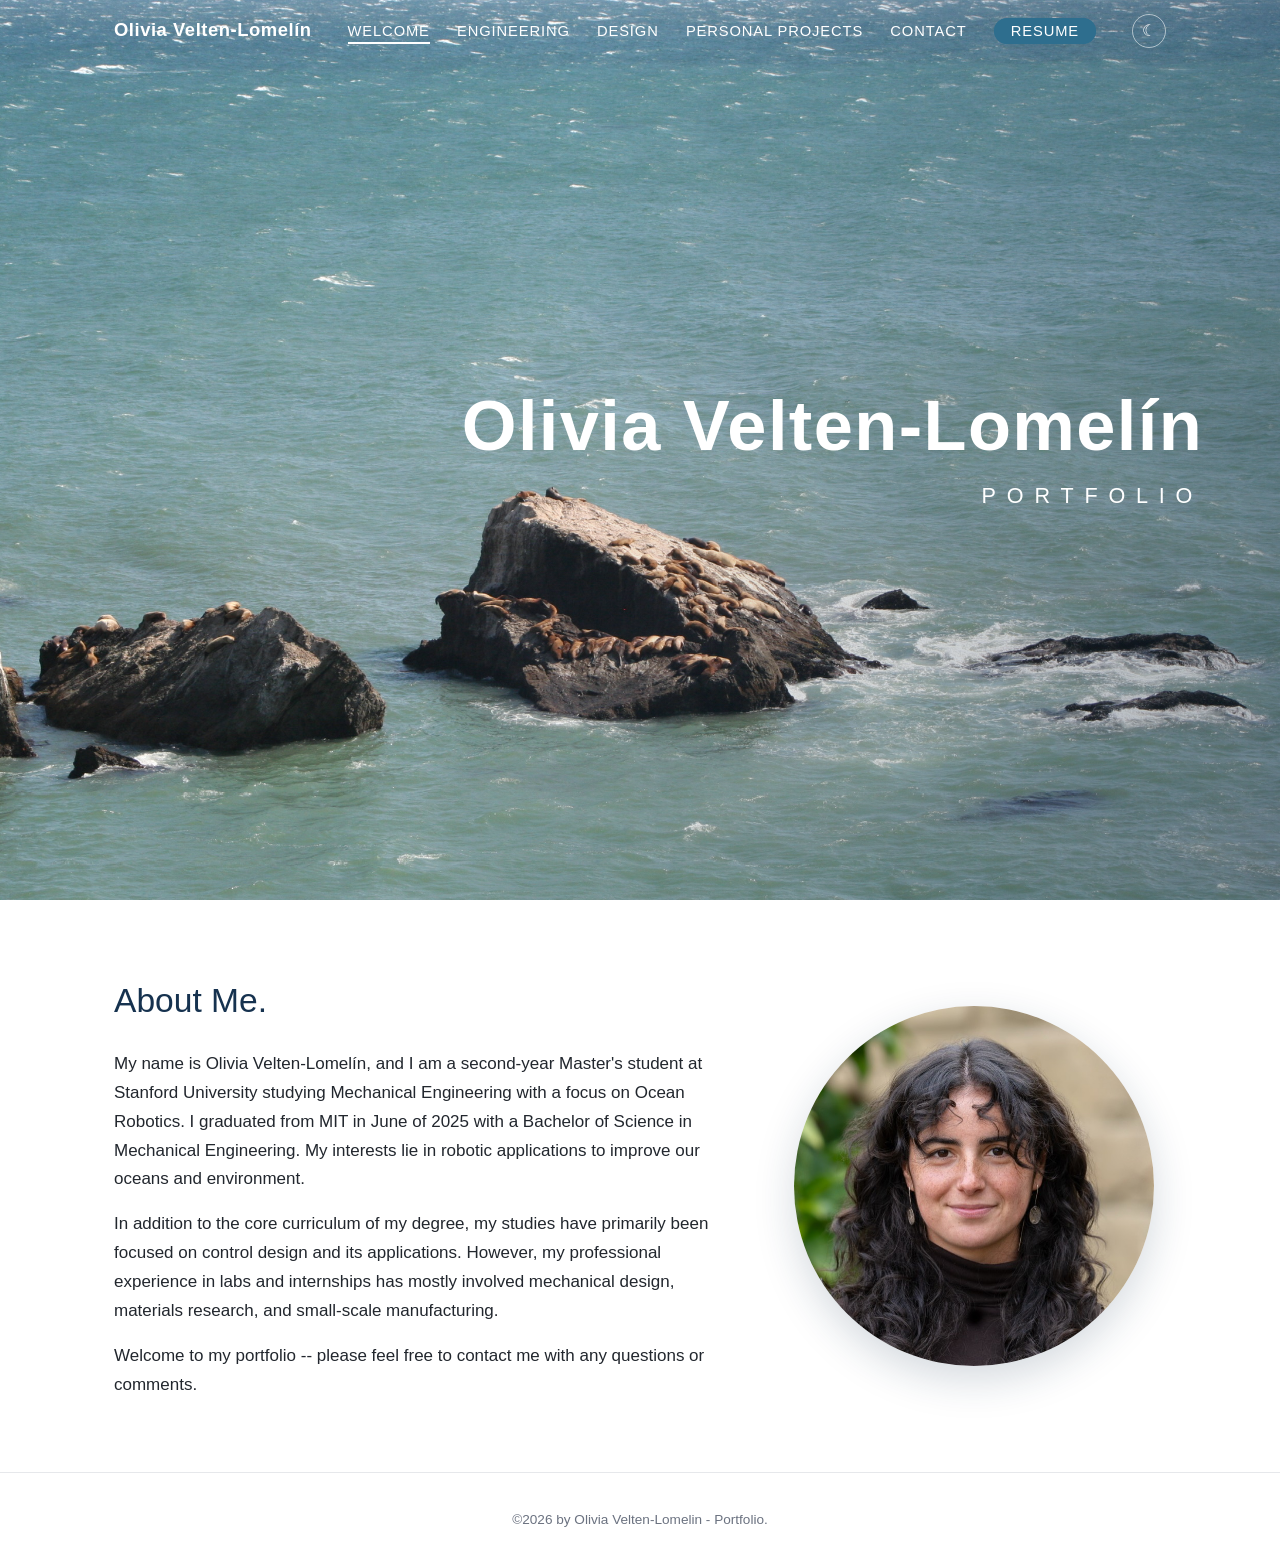
==== index.html @ eb302e42 "Center headshot with dedicated square crop Co-Authored-By: Claude Fable 5 <noreply@anthropic.com>" ====
<!DOCTYPE html>
<html lang="en">
<head>
<meta charset="utf-8">
<meta name="viewport" content="width=device-width, initial-scale=1">
<title>Olivia Velten-Lomelín — Portfolio</title>
<meta name="description" content="Portfolio of Olivia Velten-Lomelín — Mechanical Engineering master's student at Stanford University focusing on Ocean Robotics.">
<link rel="icon" type="image/svg+xml" href="favicon.svg">
<meta property="og:type" content="website">
<meta property="og:title" content="Olivia Velten-Lomelín — Portfolio">
<meta property="og:description" content="Mechanical engineer focusing on ocean robotics. MS at Stanford, BS from MIT. Projects from Boston Dynamics, NASA, MIT Sea Grant, and more.">
<meta property="og:image" content="https://oliviaveltenlomelin.github.io/og-card.jpg">
<meta name="twitter:card" content="summary_large_image">
<link rel="stylesheet" href="styles.css">
<script src="script.js" defer></script>
</head>
<body class="home">

<div class="scroll-progress"></div>

<nav class="nav">
  <div class="nav-inner">
    <a class="nav-brand" href="index.html">Olivia Velten-Lomelín</a>
    <ul class="nav-links">
      <li><a href="index.html" class="active">Welcome</a></li>
      <li><a href="engineering.html">Engineering</a></li>
      <li><a href="design.html">Design</a></li>
      <li><a href="personal.html">Personal Projects</a></li>
      <li><a href="contact.html">Contact</a></li>
      <li><a class="resume-link" href="Olivia-Velten-Lomelin-Resume.pdf" target="_blank" rel="noopener">Resume</a></li>
    </ul>
    <button class="theme-toggle" aria-label="Toggle dark mode">☾</button>
  </div>
</nav>

<header class="hero" id="top">
  <div class="hero-text">
    <h1>Olivia Velten-Lomelín</h1>
    <p class="subtitle">Portfolio</p>
  </div>
</header>

<section class="about">
  <div>
    <h2>About Me.</h2>
    <p>My name is Olivia Velten-Lomelín, and I am a second-year Master's student at Stanford University studying Mechanical Engineering with a focus on Ocean Robotics. I graduated from MIT in June of 2025 with a Bachelor of Science in Mechanical Engineering. My interests lie in robotic applications to improve our oceans and environment.</p>
    <p>In addition to the core curriculum of my degree, my studies have primarily been focused on control design and its applications. However, my professional experience in labs and internships has mostly involved mechanical design, materials research, and small-scale manufacturing.</p>
    <p>Welcome to my portfolio -- please feel free to contact me with any questions or comments.</p>
  </div>
  <div class="headshot-wrap">
    <img class="headshot" src="images/headshot-square.jpg" alt="Olivia Velten-Lomelín headshot">
  </div>
</section>

<footer>
  <p>©2026 by Olivia Velten-Lomelin - Portfolio.</p>
</footer>

<button class="to-top" aria-label="Back to top">↑</button>

<div class="lightbox" role="dialog" aria-label="Image viewer">
  <button class="lb-close" aria-label="Close">×</button>
  <button class="lb-prev" aria-label="Previous image">‹</button>
  <img src="" alt="">
  <button class="lb-next" aria-label="Next image">›</button>
</div>

</body>
</html>
---- styles.css ----
/* Olivia Velten-Lomelín — Portfolio */

:root {
  --ink: #22272e;
  --navy: #16324f;
  --sea: #2e6e8e;
  --muted: #6b7280;
  --rule: #e6e8eb;
  --bg: #ffffff;
  --bg-soft: #f7f9fa;
  --font: "Helvetica Neue", Helvetica, Arial, sans-serif;
}

* { margin: 0; padding: 0; box-sizing: border-box; }

html { scroll-behavior: smooth; }

body {
  font-family: var(--font);
  font-weight: 300; /* Helvetica Light body text, like the original */
  color: var(--ink);
  background: var(--bg);
  line-height: 1.7;
  font-size: 17px;
  -webkit-font-smoothing: antialiased;
}

strong, b { font-weight: 600; }

button, input, select, textarea { font-family: var(--font); }

/* ---------- Navigation ---------- */
.nav {
  position: sticky;
  top: 0;
  z-index: 100;
  background: rgba(255, 255, 255, 0.92);
  backdrop-filter: blur(10px);
  -webkit-backdrop-filter: blur(10px);
  border-bottom: 1px solid var(--rule);
}

.nav-inner {
  max-width: 1100px;
  margin: 0 auto;
  padding: 0.85rem 1.5rem;
  display: flex;
  align-items: baseline;
  justify-content: space-between;
  flex-wrap: wrap;
  gap: 0.4rem 1.5rem;
}

.nav-brand {
  font-family: var(--font);
  font-weight: 600;
  letter-spacing: 0.03em;
  color: var(--navy);
  text-decoration: none;
  font-size: 1.15rem;
}

.nav-links {
  display: flex;
  gap: 1.7rem;
  list-style: none;
  flex-wrap: wrap;
}

.nav-links a {
  color: var(--ink);
  text-decoration: none;
  font-size: 0.92rem;
  letter-spacing: 0.06em;
  text-transform: uppercase;
  padding-bottom: 3px;
  border-bottom: 2px solid transparent;
  transition: color 0.2s, border-color 0.2s;
}

.nav-links a:hover { color: var(--sea); }

.nav-links a.active {
  color: var(--sea);
  border-bottom-color: var(--sea);
}

/* ---------- Hero ---------- */
.hero {
  position: relative;
  min-height: 88vh;
  background-image: url("images/ocean-full.jpeg");
  background-size: cover;
  background-position: center;
  display: flex;
  align-items: center;
  justify-content: flex-end;
  padding: 0 clamp(1.5rem, 6vw, 5rem);
}

@media (min-width: 900px) {
  .hero { background-attachment: fixed; }
}

.hero::after {
  content: "";
  position: absolute;
  inset: 0;
  background: linear-gradient(105deg, rgba(10, 30, 50, 0) 40%, rgba(10, 30, 50, 0.35));
}

.hero-text {
  position: relative;
  z-index: 1;
  text-align: right;
  color: #fff;
}

.hero h1 {
  font-size: clamp(2.5rem, 6.5vw, 4.4rem);
  font-weight: 700;
  letter-spacing: 0.02em;
  line-height: 1.15;
}

.hero .subtitle {
  margin-top: 0.7rem;
  font-size: clamp(1rem, 2.5vw, 1.35rem);
  font-weight: 400;
  letter-spacing: 0.5em;
  text-transform: uppercase;
}

/* ---------- Section banners ---------- */
.banner {
  position: relative;
  height: 240px;
  background-image: url("images/ocean-full.jpeg");
  background-size: cover;
  background-position: center 62%;
  display: flex;
  align-items: center;
  justify-content: center;
  scroll-margin-top: 64px;
}

.banner::after { content: none; }

.banner h2 {
  position: relative;
  z-index: 1;
  color: #fff;
  font-family: var(--font);
  font-size: clamp(1.9rem, 4.5vw, 2.9rem);
  font-weight: 700;
  letter-spacing: 0.22em;
  text-indent: 0.22em;
  text-transform: uppercase;
}

/* ---------- About ---------- */
.about {
  max-width: 1100px;
  margin: 0 auto;
  padding: 4.5rem 1.5rem;
  display: grid;
  grid-template-columns: 1.6fr 1fr;
  gap: 3.5rem;
  align-items: center;
}

.about h2 {
  font-family: var(--font);
  font-size: 2.1rem;
  font-weight: 500;
  margin-bottom: 1.3rem;
  color: var(--navy);
}

.about p + p { margin-top: 1rem; }

.about .headshot-wrap {
  width: 100%;
  max-width: 360px;
  aspect-ratio: 1 / 1;
  border-radius: 50%;
  overflow: hidden;
  justify-self: center;
  box-shadow: 0 14px 40px rgba(22, 50, 79, 0.18);
}

.about .headshot {
  width: 100%;
  height: 100%;
  object-fit: cover;
}

/* ---------- Projects ---------- */
.section-body {
  max-width: 1100px;
  margin: 0 auto;
  padding: 1.5rem 1.5rem 3.5rem;
}

.project {
  padding: 3.2rem 0;
  border-bottom: 1px solid var(--rule);
}

.project:last-child { border-bottom: none; }

.project h3 {
  font-family: var(--font);
  font-size: 1.6rem;
  font-weight: 600;
  color: var(--navy);
  line-height: 1.35;
}

.project h3 .sub { font-weight: 400; color: var(--ink); }

.project .year {
  display: inline-block;
  font-size: 0.8rem;
  font-weight: 600;
  letter-spacing: 0.18em;
  color: var(--sea);
  border: 1px solid currentColor;
  border-radius: 999px;
  padding: 0.05rem 0.8rem;
  margin: 0.6rem 0 1.3rem;
}

.project .desc { max-width: 62rem; }

.project .desc p + p { margin-top: 0.95rem; }

.project .desc a { color: var(--sea); }

.project .note { font-style: italic; color: var(--muted); }

.project .gallery {
  margin-top: 1.8rem;
  display: flex;
  flex-wrap: wrap;
  justify-content: center;
  gap: 10px;
}

.project .gallery video {
  height: 235px;
  max-width: 100%;
  border-radius: 4px;
}

.project .gallery img {
  height: 235px;
  max-width: 100%;
  object-fit: cover;
  border-radius: 4px;
  flex: 0 1 auto;
  cursor: zoom-in;
  transition: transform 0.25s ease, box-shadow 0.25s ease;
}

.project .gallery img:hover {
  transform: translateY(-3px);
  box-shadow: 0 10px 24px rgba(22, 50, 79, 0.18);
}

.project .gallery img.wide {
  height: auto;
  width: 100%;
  max-width: 820px;
  object-fit: contain;
}

.project .gallery img.tall { height: 330px; }

/* ---------- Reveal on scroll ---------- */
.reveal {
  opacity: 0;
  transform: translateY(22px);
  transition: opacity 0.6s ease, transform 0.6s ease;
}

.reveal.visible {
  opacity: 1;
  transform: none;
}

@media (prefers-reduced-motion: reduce) {
  .reveal { opacity: 1; transform: none; transition: none; }
  html { scroll-behavior: auto; }
}

/* ---------- Personal gallery ---------- */
.photo-grid {
  max-width: 1100px;
  margin: 0 auto;
  padding: 3.5rem 1.5rem;
  columns: 4 240px;
  column-gap: 10px;
}

.photo-grid img {
  width: 100%;
  margin-bottom: 10px;
  border-radius: 4px;
  display: block;
  cursor: zoom-in;
  transition: opacity 0.25s ease;
}

.photo-grid img:hover { opacity: 0.85; }

/* ---------- Contact ---------- */
.contact {
  max-width: 1100px;
  margin: 0 auto;
  padding: 4.5rem 1.5rem;
  display: grid;
  grid-template-columns: repeat(3, 1fr);
  gap: 2rem;
  text-align: center;
}

.contact h3 {
  font-size: 0.95rem;
  font-weight: 600;
  letter-spacing: 0.25em;
  text-transform: uppercase;
  color: var(--navy);
  margin-bottom: 0.7rem;
}

.contact a { color: var(--ink); text-decoration: none; }
.contact a:hover { color: var(--sea); text-decoration: underline; }

.contact .linkedin-icon { width: 28px; height: 28px; vertical-align: middle; }

/* ---------- Footer ---------- */
footer {
  border-top: 1px solid var(--rule);
  padding: 2.2rem 1.5rem;
  text-align: center;
  font-size: 0.85rem;
  color: var(--muted);
}

/* ---------- Back to top ---------- */
.to-top {
  position: fixed;
  right: 1.3rem;
  bottom: 1.3rem;
  z-index: 90;
  width: 44px;
  height: 44px;
  border: none;
  border-radius: 50%;
  background: var(--navy);
  color: #fff;
  font-size: 1.2rem;
  cursor: pointer;
  opacity: 0;
  pointer-events: none;
  transition: opacity 0.3s ease;
  box-shadow: 0 6px 18px rgba(0, 0, 0, 0.25);
}

.to-top.show { opacity: 1; pointer-events: auto; }

/* ---------- Lightbox ---------- */
.lightbox {
  position: fixed;
  inset: 0;
  z-index: 200;
  background: rgba(12, 20, 30, 0.92);
  display: none;
  align-items: center;
  justify-content: center;
  padding: 2.5rem;
}

.lightbox.open { display: flex; }

.lightbox img {
  max-width: 100%;
  max-height: 100%;
  border-radius: 4px;
  box-shadow: 0 20px 60px rgba(0, 0, 0, 0.5);
}

.lightbox .lb-close {
  position: absolute;
  top: 1rem;
  right: 1.2rem;
  background: none;
  border: none;
  color: #fff;
  font-size: 2.2rem;
  line-height: 1;
  cursor: pointer;
  opacity: 0.8;
}

.lightbox .lb-close:hover { opacity: 1; }

.lightbox .lb-prev,
.lightbox .lb-next {
  position: absolute;
  top: 50%;
  transform: translateY(-50%);
  background: rgba(255, 255, 255, 0.12);
  border: none;
  color: #fff;
  font-size: 1.8rem;
  width: 48px;
  height: 48px;
  border-radius: 50%;
  cursor: pointer;
}

.lightbox .lb-prev { left: 1rem; }
.lightbox .lb-next { right: 1rem; }

.lightbox .lb-prev:hover,
.lightbox .lb-next:hover { background: rgba(255, 255, 255, 0.25); }

/* ---------- Responsive ---------- */
@media (max-width: 760px) {
  .about { grid-template-columns: 1fr; gap: 2rem; }
  .about .headshot-wrap { order: -1; max-width: 260px; }
  .contact { grid-template-columns: 1fr; gap: 1.6rem; }
  .project .gallery img { height: 160px; }
  .project .gallery video { height: 160px; }
  .project .gallery img.tall { height: 220px; }
  .banner { height: 170px; }
  .hero { padding: 4rem 1.5rem 3.2rem; }
  .lightbox { padding: 1rem; }
  .lightbox .lb-prev, .lightbox .lb-next { width: 40px; height: 40px; font-size: 1.4rem; }
}

/* ================= Experimental features ================= */

/* Scroll progress bar */
.scroll-progress {
  position: fixed;
  top: 0;
  left: 0;
  height: 3px;
  width: 0;
  background: linear-gradient(90deg, var(--sea), var(--navy));
  z-index: 300;
}

/* Hero title fade-in */
.hero-text {
  opacity: 0;
  animation: hero-fade 1.6s ease-out 0.2s forwards;
}

@keyframes hero-fade {
  to { opacity: 1; }
}

@media (prefers-reduced-motion: reduce) {
  .hero-text { opacity: 1; animation: none; }
}

/* Theme toggle */
.theme-toggle {
  background: none;
  border: 1px solid var(--rule);
  border-radius: 50%;
  width: 34px;
  height: 34px;
  font-size: 1rem;
  cursor: pointer;
  color: var(--ink);
  line-height: 1;
  transition: border-color 0.2s, transform 0.2s;
}

.theme-toggle:hover { border-color: var(--sea); transform: rotate(15deg); }

/* Dark mode */
body { transition: background 0.3s ease, color 0.3s ease; }

body.dark {
  --ink: #dde4ec;
  --navy: #a8c8e4;
  --sea: #6cb2d3;
  --muted: #8d97a3;
  --rule: #273140;
  --bg: #0e141c;
  --bg-soft: #151d27;
}

body.dark .nav { background: rgba(14, 20, 28, 0.92); }
body.dark .to-top { background: var(--sea); color: #0e141c; }
body.dark .project .gallery img:hover { box-shadow: 0 10px 24px rgba(0, 0, 0, 0.5); }
body.dark .about .headshot-wrap { box-shadow: 0 14px 40px rgba(0, 0, 0, 0.45); }

/* Year filter chips */
.filter-bar {
  max-width: 1100px;
  margin: 0 auto;
  padding: 2rem 1.5rem 0;
  display: flex;
  flex-wrap: wrap;
  justify-content: center;
  gap: 8px;
}

.chip {
  font-family: var(--font);
  font-size: 0.85rem;
  letter-spacing: 0.08em;
  padding: 0.3rem 1rem;
  border: 1px solid var(--rule);
  border-radius: 999px;
  background: none;
  color: var(--ink);
  cursor: pointer;
  transition: all 0.2s ease;
}

.chip:hover { border-color: var(--sea); color: var(--sea); }

.chip.active {
  background: var(--sea);
  border-color: var(--sea);
  color: #fff;
}

.project.filtered-out { display: none; }

/* Resume button in nav */
.nav-links a.resume-link {
  background: var(--sea);
  border: 1px solid var(--sea);
  color: #fff;
  border-radius: 999px;
  padding: 0.25rem 1rem 0.3rem;
  transition: background 0.2s, color 0.2s;
}

.nav-links a.resume-link:hover {
  background: var(--navy);
  border-color: var(--navy);
  color: #fff;
}

body.dark .nav-links a.resume-link { color: #0e141c; }
body.dark .nav-links a.resume-link:hover { background: var(--navy); border-color: var(--navy); }

/* ---------- Transparent nav over full-screen hero (welcome page) ---------- */
.home .nav {
  position: fixed;
  top: 0;
  left: 0;
  right: 0;
  background: transparent;
  border-bottom-color: transparent;
  backdrop-filter: none;
  -webkit-backdrop-filter: none;
  transition: background 0.3s ease, border-color 0.3s ease;
}

.home .hero { min-height: 100vh; }

.home .nav .nav-brand,
.home .nav .nav-links a,
.home .nav .theme-toggle {
  color: #fff;
}

.home .nav .theme-toggle { border-color: rgba(255, 255, 255, 0.55); }
.home .nav .nav-links a.active { border-bottom-color: #fff; }
.home .nav .nav-links a:hover { color: rgba(255, 255, 255, 0.75); }

.home .nav.scrolled {
  background: rgba(255, 255, 255, 0.92);
  border-bottom-color: var(--rule);
  backdrop-filter: blur(10px);
  -webkit-backdrop-filter: blur(10px);
}

.home .nav.scrolled .nav-brand { color: var(--navy); }
.home .nav.scrolled .nav-links a { color: var(--ink); }
.home .nav.scrolled .nav-links a.active { color: var(--sea); border-bottom-color: var(--sea); }
.home .nav.scrolled .nav-links a:hover { color: var(--sea); }
.home .nav.scrolled .theme-toggle { color: var(--ink); border-color: var(--rule); }

.home .nav .nav-links a.resume-link { color: #fff; }
.home .nav.scrolled .nav-links a.resume-link { color: #fff; }
body.dark.home .nav.scrolled { background: rgba(14, 20, 28, 0.92); }
body.dark.home .nav.scrolled .nav-brand { color: var(--navy); }
body.dark.home .nav.scrolled .nav-links a { color: var(--ink); }
body.dark.home .nav.scrolled .nav-links a.resume-link { color: #0e141c; }
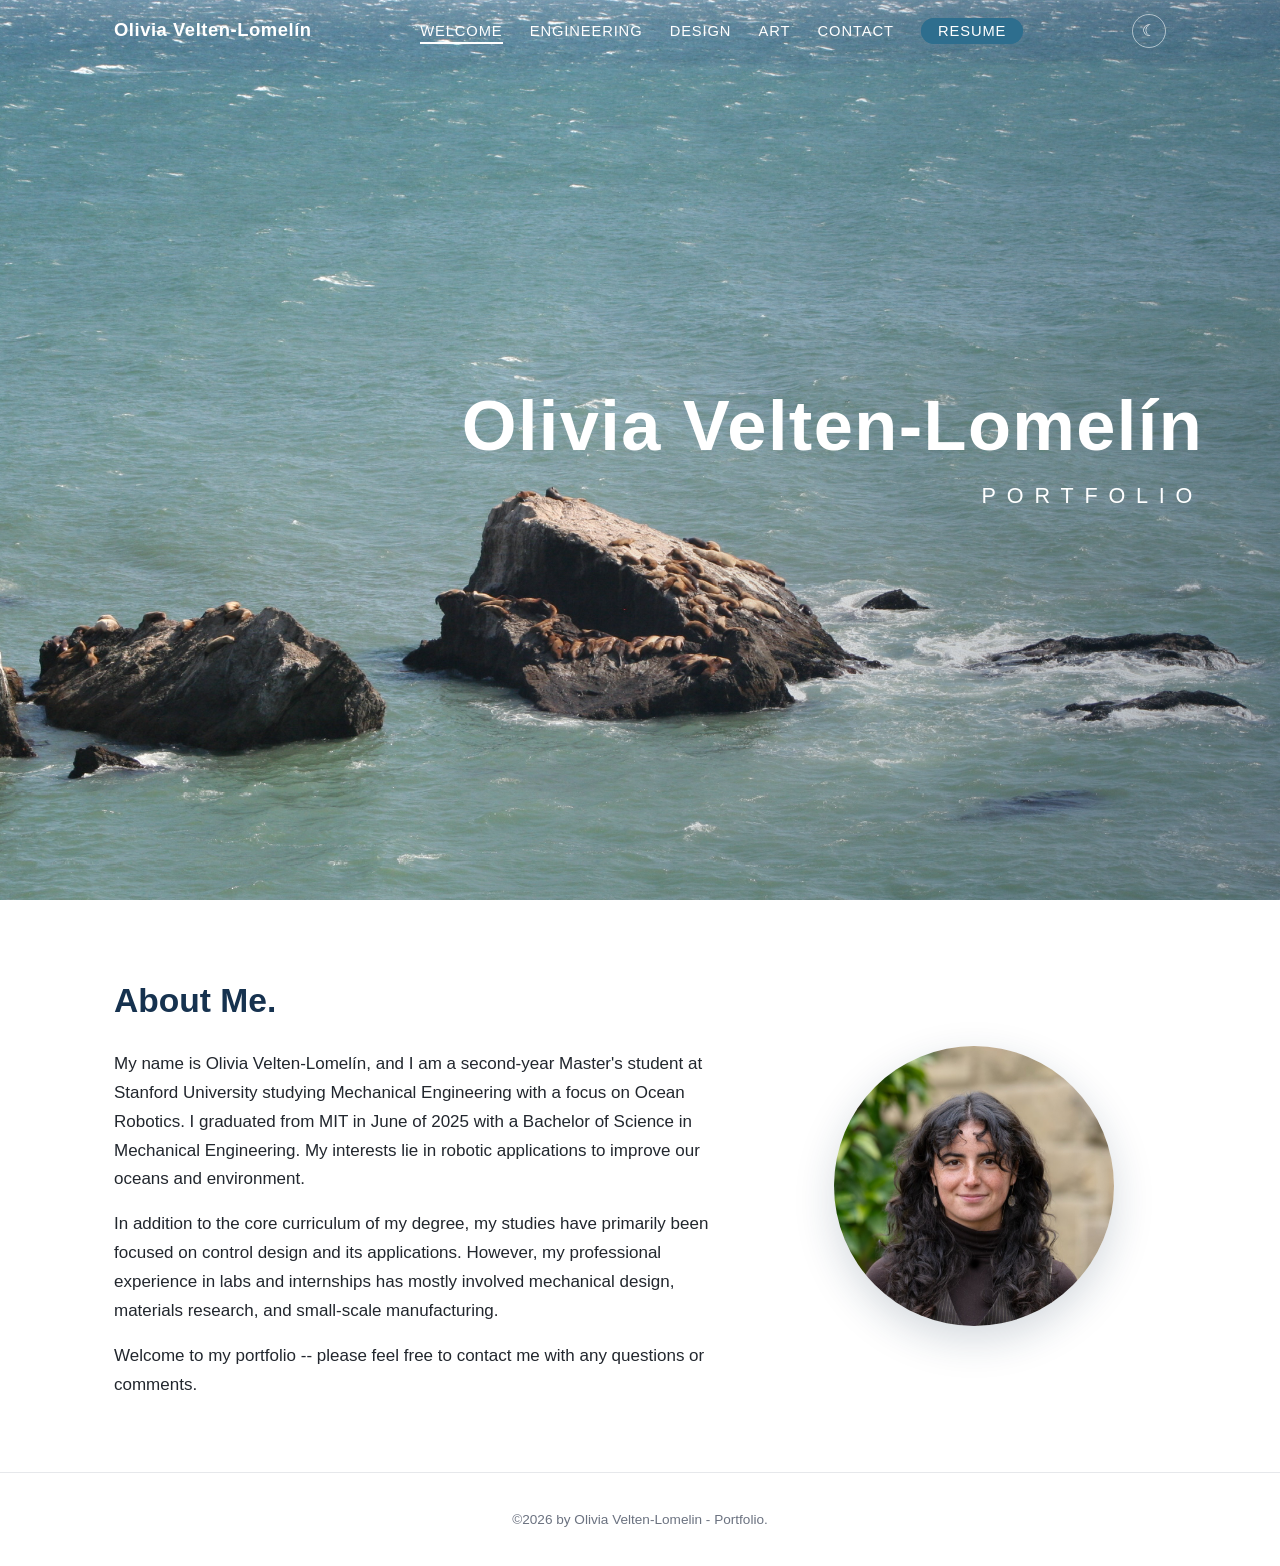
==== commit 34aee9a6: "Rename Personal Projects section to Art Co-Authored-By: Claude Fable 5 <noreply@anthropic.com>" ====
--- a/index.html
+++ b/index.html
@@ -25,7 +25,7 @@
       <li><a href="index.html" class="active">Welcome</a></li>
       <li><a href="engineering.html">Engineering</a></li>
       <li><a href="design.html">Design</a></li>
-      <li><a href="personal.html">Personal Projects</a></li>
+      <li><a href="art.html">Art</a></li>
       <li><a href="contact.html">Contact</a></li>
       <li><a class="resume-link" href="Olivia-Velten-Lomelin-Resume.pdf" target="_blank" rel="noopener">Resume</a></li>
     </ul>
--- a/styles.css
+++ b/styles.css
@@ -172,7 +172,7 @@
 .about h2 {
   font-family: var(--font);
   font-size: 2.1rem;
-  font-weight: 500;
+  font-weight: 700;
   margin-bottom: 1.3rem;
   color: var(--navy);
 }
@@ -181,7 +181,7 @@
 
 .about .headshot-wrap {
   width: 100%;
-  max-width: 360px;
+  max-width: 280px;
   aspect-ratio: 1 / 1;
   border-radius: 50%;
   overflow: hidden;
@@ -430,7 +430,7 @@
 /* ---------- Responsive ---------- */
 @media (max-width: 760px) {
   .about { grid-template-columns: 1fr; gap: 2rem; }
-  .about .headshot-wrap { order: -1; max-width: 260px; }
+  .about .headshot-wrap { order: -1; max-width: 200px; }
   .contact { grid-template-columns: 1fr; gap: 1.6rem; }
   .project .gallery img { height: 160px; }
   .project .gallery video { height: 160px; }
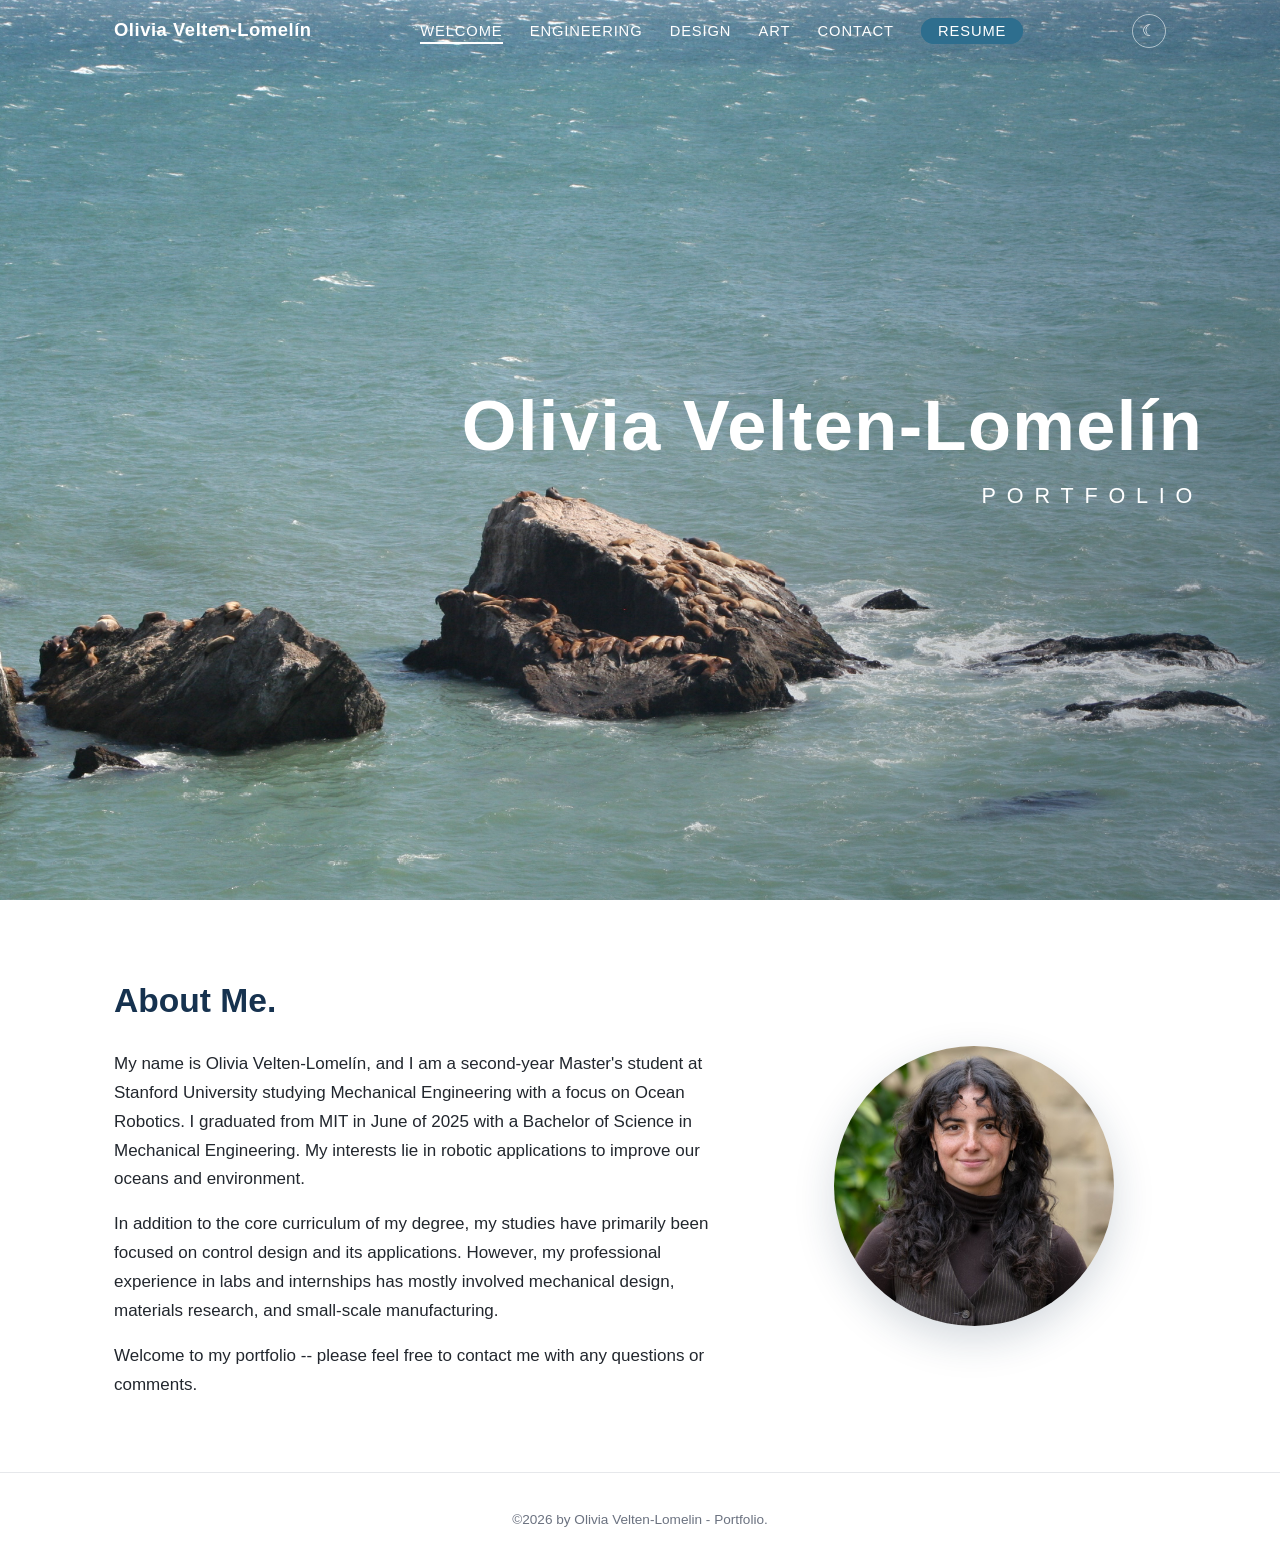
==== commit ca208f82: "Fix art image stretching; new O+wave favicon Co-Authored-By: Claude Fable 5 <noreply@anthropic.com>" ====
--- a/index.html
+++ b/index.html
@@ -5,7 +5,7 @@
 <meta name="viewport" content="width=device-width, initial-scale=1">
 <title>Olivia Velten-Lomelín — Portfolio</title>
 <meta name="description" content="Portfolio of Olivia Velten-Lomelín — Mechanical Engineering master's student at Stanford University focusing on Ocean Robotics.">
-<link rel="icon" type="image/svg+xml" href="favicon.svg">
+<link rel="icon" type="image/svg+xml" href="favicon.svg?v=2">
 <meta property="og:type" content="website">
 <meta property="og:title" content="Olivia Velten-Lomelín — Portfolio">
 <meta property="og:description" content="Mechanical engineer focusing on ocean robotics. MS at Stanford, BS from MIT. Projects from Boston Dynamics, NASA, MIT Sea Grant, and more.">
--- a/styles.css
+++ b/styles.css
@@ -305,6 +305,7 @@
 
 .photo-grid img {
   width: 100%;
+  height: auto; /* never stretch to the HTML height attribute */
   margin-bottom: 10px;
   border-radius: 4px;
   display: block;
@@ -599,3 +600,19 @@
 body.dark.home .nav.scrolled .nav-brand { color: var(--navy); }
 body.dark.home .nav.scrolled .nav-links a { color: var(--ink); }
 body.dark.home .nav.scrolled .nav-links a.resume-link { color: #0e141c; }
+
+/* JS masonry: keeps DOM order roughly top-to-bottom */
+.photo-grid.js-masonry {
+  columns: unset;
+  display: flex;
+  gap: 10px;
+}
+
+.photo-grid.js-masonry .pg-col {
+  flex: 1;
+  display: flex;
+  flex-direction: column;
+  gap: 10px;
+}
+
+.photo-grid.js-masonry img { margin-bottom: 0; height: auto; }
